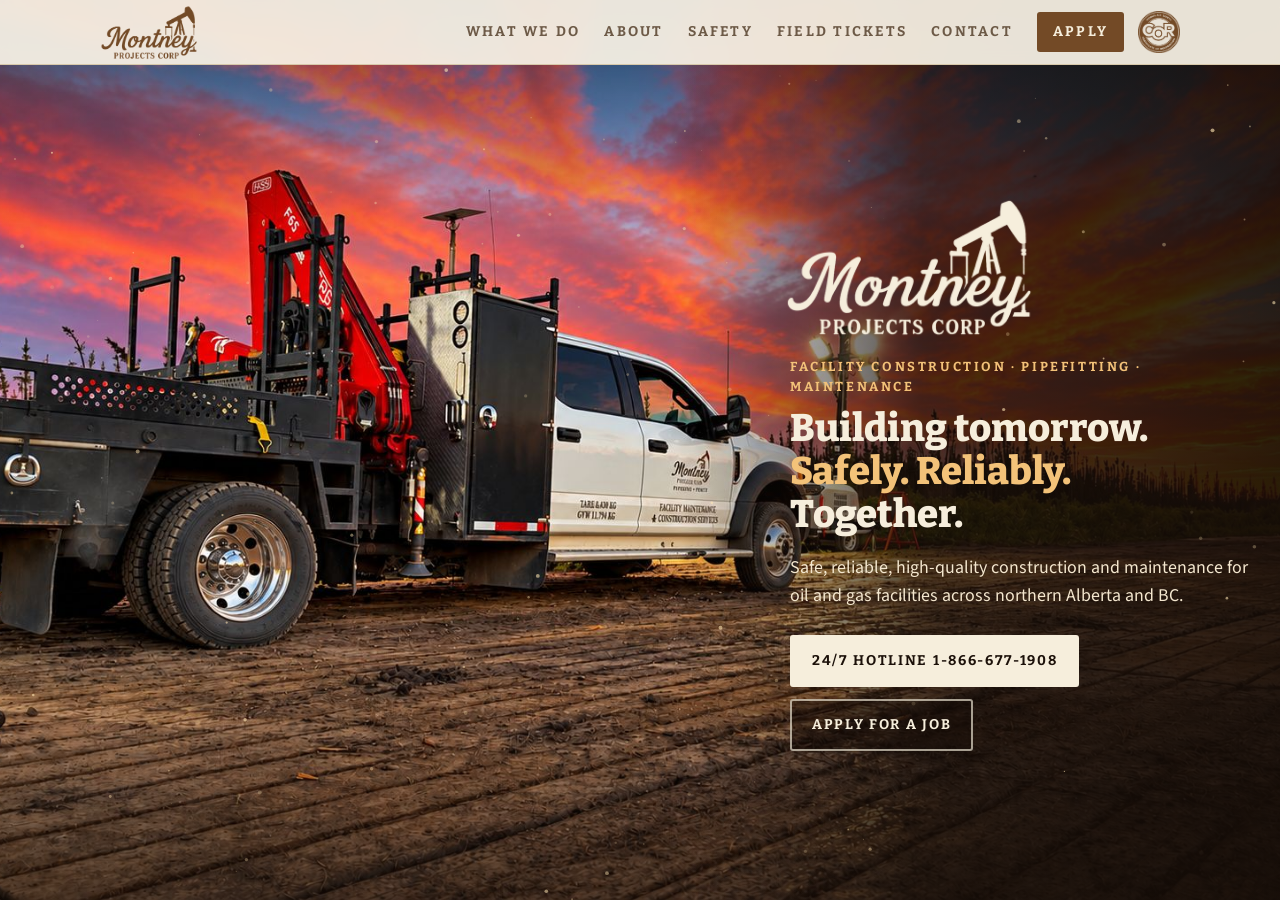
==== index.html @ 177e1252 "Rename index (14).html to index.html" ====
<!DOCTYPE html>
<html lang="en">
<head>
<meta charset="utf-8">
<meta name="viewport" content="width=device-width, initial-scale=1">
<meta name="theme-color" content="#1c110a">
<title>Montney Projects Corp | Facility Construction, Pipefitting, Maintenance</title>
<meta name="description" content="Montney Projects Corp: facility construction, pipefitting, maintenance and picker services for oil and gas sites across northern Alberta and BC.">
<link rel="stylesheet" href="https://fonts.googleapis.com/css2?family=Bitter:wght@600;700;800&family=Source+Sans+3:wght@400;600&display=swap">
<style>
  /* Layout: full-screen sunset photo of a Montney picker truck with the copy over the open sky, then bands on logo-cream paper: work, mission, equipment (dark), safety, careers, contact. */
  :root {
    --paper:#f9f3e6; --paper2:#f1e8d3; --rule:#d8c9aa;
    --brown:#734a26; --espresso:#1c110a; --ink:#2b1c10; --soft:#6d5a47; --rust:#b4601c; --cream:#f6eedc; --ok:#2f7a4a;
    --display:Bitter, Rockwell, "Roboto Slab", Georgia, serif;
    --body:"Source Sans 3", -apple-system, "Segoe UI", Roboto, Helvetica, Arial, sans-serif;
    --photo:url("[data-uri]");
    --cor:url("[data-uri]");
    --logo:url("[data-uri]");
  }
  * { box-sizing:border-box; }
  [hidden] { display:none !important; }
  html { height:100%; }
  body { margin:0; min-height:100%; display:flex; flex-direction:column; background:var(--paper); color:var(--ink); font:17px/1.55 var(--body); }
  main { flex:1; display:flex; flex-direction:column; }
  .view { flex:1; }
  body.home footer { display:none; }
  @media (min-width:901px) and (min-height:640px) { body.home { overflow:hidden; } }
  a { color:inherit; }
  .wrap { width:100%; max-width:1120px; margin:0 auto; padding-inline:20px; }
  .logo { display:block; aspect-ratio:520/294; background:currentColor; -webkit-mask:var(--logo) center/contain no-repeat; mask:var(--logo) center/contain no-repeat; }

  .nav { position:fixed; top:0; left:0; right:0; z-index:20; background:rgba(249,243,230,.93); backdrop-filter:blur(8px); border-bottom:1px solid var(--rule); }
  .nav .wrap { display:flex; align-items:center; justify-content:space-between; gap:16px; height:64px; }
  .nav .brand { color:var(--brown); width:98px; flex:none; text-decoration:none; }
  .nav nav { display:flex; gap:24px; align-items:center; }
  .nav nav a { font-family:var(--display); font-weight:700; font-size:14px; letter-spacing:.16em; text-transform:uppercase; text-decoration:none; color:var(--soft); }
  .nav nav a:hover { color:var(--brown); }
  .nav nav a.cta { color:var(--cream); background:var(--brown); padding:9px 16px; border-radius:3px; }
  .nav nav a[aria-current=page]:not(.cta) { color:var(--brown); box-shadow:0 2px 0 var(--rust); }
  .menu { display:none; font-family:var(--display); font-weight:700; font-size:14px; letter-spacing:.16em; text-transform:uppercase; color:var(--cream); background:var(--brown); border:0; border-radius:3px; padding:10px 16px; cursor:pointer; }
  @media (max-width:900px) {
    .menu { display:inline-block; }
    .nav nav { display:none; position:absolute; top:64px; left:0; right:0; flex-direction:column; align-items:stretch; gap:0; background:var(--paper); border-bottom:1px solid var(--rule); box-shadow:0 14px 30px rgba(28,17,10,.25); }
    .nav.open nav { display:flex; }
    .nav nav a, .nav nav a.cta { padding:16px 20px; border-top:1px solid var(--rule); border-radius:0; font-size:15px; background:none; color:var(--brown); box-shadow:none; }
  }

  .hero { position:relative; min-height:100vh; min-height:100dvh; display:flex; align-items:center; overflow:hidden; padding-top:64px; color:var(--cream); background:#140c07; }
  .hero .photo { position:absolute; inset:0; background:var(--photo) 30% 58%/cover no-repeat; transform-origin:30% 62%; animation:push 32s ease-in-out infinite alternate; }
  @keyframes push { from { transform:scale(1); } to { transform:scale(1.13); } }
  .hero .shade { position:absolute; inset:0; background:linear-gradient(270deg, rgba(20,12,7,.9) 0%, rgba(20,12,7,.74) 28%, rgba(20,12,7,0) 47%), linear-gradient(180deg, rgba(20,12,7,.5) 0%, rgba(20,12,7,0) 26%, rgba(20,12,7,0) 72%, rgba(20,12,7,.6) 100%); }
  .hero canvas { position:absolute; inset:0; width:100%; height:100%; }
  .hero .copy { position:relative; z-index:2; width:100%; padding-block:40px 56px; }
  .hero .copy .wrap { display:grid; grid-template-columns:minmax(0, 1fr) minmax(0, 470px); max-width:1440px; }
  .hero .copy .col { grid-column:2; }
  .hero .logo { width:min(70%, 250px); color:var(--cream); margin:0 0 18px -6px; opacity:0; animation:fade 1.4s .2s forwards; }
  .eyebrow { font-family:var(--display); font-weight:700; letter-spacing:.2em; text-transform:uppercase; font-size:13px; color:#f3c279; margin:0 0 12px; opacity:0; animation:fade 1s .5s forwards; }
  h1 { font-family:var(--display); font-weight:800; line-height:1.04; font-size:clamp(30px, 3vw, 40px); margin:0; }
  h1 span { display:block; overflow:hidden; padding-bottom:.08em; }
  h1 span i { display:block; font-style:normal; transform:translateY(112%); animation:rise 1s cubic-bezier(.2,.8,.2,1) forwards; }
  h1 span:nth-child(1) i { animation-delay:.6s; } h1 span:nth-child(2) i { animation-delay:.75s; color:#f3c279; } h1 span:nth-child(3) i { animation-delay:.9s; }
  @keyframes rise { to { transform:none; } }
  .lede { max-width:30em; font-size:clamp(16px, 1.4vw, 18px); color:#f4e7cf; margin:16px 0 26px; opacity:0; animation:fade 1s 1.3s forwards; }
  .actions { display:flex; flex-wrap:wrap; gap:12px; opacity:0; animation:fade 1s 1.5s forwards; }
  @keyframes fade { to { opacity:1; } }
  .btn { display:inline-flex; align-items:center; gap:10px; font-family:var(--display); font-weight:700; font-size:14px; letter-spacing:.12em; text-transform:uppercase; text-decoration:none; padding:13px 20px; border-radius:3px; border:2px solid var(--brown); background:var(--brown); color:var(--cream); cursor:pointer; }
  .hero .btn { background:var(--cream); border-color:var(--cream); color:var(--espresso); }
  .hero .btn.line { background:rgba(20,12,7,.45); color:var(--cream); border-color:rgba(246,238,220,.65); }
  .btn:focus-visible, a:focus-visible, input:focus-visible { outline:3px solid var(--rust); outline-offset:3px; }
  .hub { display:none; }
  @media (min-width:901px) and (max-height:800px) { .hero .copy { padding-block:20px 24px; } .hero .logo { width:210px; margin-bottom:12px; } .lede { margin:12px 0 18px; } }
  @media (min-width:901px) and (max-height:700px) { .lede { display:none; } .actions { margin-top:20px; } }
  @media (max-width:900px) {
    .hero { align-items:flex-end; }
    .hero .photo { background-position:35% 50%; transform-origin:40% 45%; }
    .hero .shade { background:linear-gradient(180deg, rgba(20,12,7,.25) 0%, rgba(20,12,7,0) 18%, rgba(20,12,7,0) 46%, rgba(20,12,7,.78) 64%, rgba(20,12,7,.93) 100%); }
    .hero .copy { padding-block:0 26px; } .hero .copy .wrap { grid-template-columns:1fr; } .hero .copy .col { grid-column:1; }
    .hero .logo { display:none; }
    .eyebrow { display:none; }
    .hero h1 { font-size:28px; text-shadow:0 2px 12px rgba(20,12,7,.9); }
    .lede { font-size:15px; margin:8px 0 14px; }
    .hero .btn { padding:12px 14px; font-size:12.5px; }
    .actions { gap:8px; }
  }

  section.band { padding-block:calc(64px + clamp(34px, 6vh, 70px)) clamp(40px, 6vh, 70px); }
  section.band.alt { background:var(--paper2); }
  section.band.dark { background:var(--espresso); color:var(--cream); border-top:0; }
  .dark h2 { color:var(--cream); } .dark .kicker { color:#f3c279; } .dark .intro { color:#e6d6ba; }
  .stats { display:grid; grid-template-columns:repeat(auto-fit, minmax(280px, 1fr)); gap:1px; background:#3d2a1b; border:1px solid #3d2a1b; }
  .stats div { background:var(--espresso); padding:26px 24px 28px; min-width:0; }
  .stats b { display:block; font-family:var(--display); font-weight:700; font-size:clamp(34px, 3.6vw, 46px); line-height:1; color:#f3c279; font-variant-numeric:tabular-nums; }
  .stats b.word { font-size:clamp(24px, 2.4vw, 30px); padding-block:.3em .22em; }
  .stats h3 { font-family:var(--display); font-weight:700; font-size:18px; margin:10px 0 6px; color:var(--cream); }
  .stats p { margin:0; color:#d9c8ab; font-size:15.5px; }
  .mission { font-family:var(--display); font-weight:600; font-size:clamp(18px, 1.7vw, 21px); line-height:1.5; color:var(--brown); max-width:32em; margin:0 0 40px; }
  .values { list-style:none; margin:0; padding:22px 0 0; border-top:2px solid var(--brown); display:grid; grid-template-columns:repeat(auto-fit, minmax(170px, 1fr)); gap:18px 24px; counter-reset:v; }
  .values li { font-family:var(--display); font-weight:700; font-size:16.5px; color:var(--ink); }
  .values li::before { content:""; display:block; width:26px; height:4px; background:var(--rust); margin-bottom:10px; }
  .corseal { display:block; aspect-ratio:195/195; background:currentColor; -webkit-mask:var(--cor) center/contain no-repeat; mask:var(--cor) center/contain no-repeat; }
  .cornav { width:42px; flex:none; color:var(--brown); margin-left:-2px; }
  .corfoot { width:50px; color:#cbb99c; margin-left:auto; }
  .nav .wrap > nav { margin-left:auto; }
  @media (max-width:900px) { .nav .brand { margin-right:auto; } .cornav { order:2; width:38px; } .menu { order:3; } }
  .elements { margin:0; padding:18px 0 0; border-top:2px solid var(--brown); list-style:none; counter-reset:el; columns:2; column-gap:30px; }
  .elements li { counter-increment:el; break-inside:avoid; padding:5px 0 5px 34px; position:relative; font-weight:600; }
  .elements li::before { content:counter(el); position:absolute; left:0; top:5px; width:24px; text-align:right; font-family:var(--display); font-weight:700; color:var(--rust); font-variant-numeric:tabular-nums; }
  @media (max-width:560px) { .elements { columns:1; } }
  .ask { background:#fffaf0; border:1px solid var(--rule); border-top:5px solid var(--brown); padding:22px 22px 24px; margin:0 0 26px; }
  .ask h3 { font-family:var(--display); font-weight:700; font-size:20px; color:var(--brown); margin:0 0 6px; }
  .ask p { margin:0 0 16px; }
  .askbtns { display:flex; flex-wrap:wrap; gap:10px; }
  .btn.ghost { background:transparent; color:var(--brown); }
  .crewh { font-family:var(--display); font-weight:700; letter-spacing:.22em; text-transform:uppercase; font-size:13px; color:var(--soft); margin:0 0 10px; }
  .cor { display:inline-flex; align-items:center; gap:12px; margin:0 0 20px; padding:10px 16px 10px 10px; border:1px solid var(--rule); background:var(--paper); border-radius:40px; font-family:var(--display); font-weight:700; color:var(--brown); }
  .cor .corseal { width:42px; color:var(--brown); }
  .kicker { font-family:var(--display); font-weight:700; letter-spacing:.26em; text-transform:uppercase; color:var(--rust); font-size:14px; margin:0 0 10px; }
  h2 { font-family:var(--display); font-weight:700; line-height:1.15; font-size:clamp(25px, 2.6vw, 34px); color:var(--brown); margin:0 0 14px; text-wrap:balance; }
  .intro { max-width:40em; color:var(--ink); margin:0 0 30px; }
  .grid3 { display:grid; grid-template-columns:repeat(auto-fit, minmax(220px, 1fr)); border-top:2px solid var(--brown); }
  .grid3 article { padding:26px 26px 6px 0; min-width:0; }
  .grid3 h3 { font-family:var(--display); font-weight:700; font-size:20px; color:var(--brown); margin:14px 0 6px; }
  .grid3 p { margin:0; color:var(--ink); }
  .grid3 svg { width:40px; height:40px; stroke:var(--rust); fill:none; stroke-width:2.2; stroke-linecap:round; stroke-linejoin:round; }
  .region { display:flex; flex-wrap:wrap; gap:8px 22px; margin:36px 0 0; padding:18px 0 0; list-style:none; border-top:1px solid var(--rule); }
  .region li { font-family:var(--display); font-weight:700; letter-spacing:.18em; text-transform:uppercase; font-size:13px; color:var(--soft); }

  .split { display:grid; grid-template-columns:minmax(0, 1.05fr) minmax(0, 1fr); gap:clamp(28px, 5vw, 64px); align-items:start; }
  @media (max-width:860px) { .split { grid-template-columns:1fr; } }
  .forms { display:flex; flex-direction:column; gap:10px; }
  .forms a { display:flex; align-items:center; justify-content:space-between; gap:14px; text-decoration:none; background:var(--paper); border:1px solid var(--rule); border-left:5px solid var(--brown); padding:16px 18px; }
  .forms a[href]:hover { border-left-color:var(--rust); background:#fffaf0; }
  .forms b { font-family:var(--display); font-weight:700; font-size:18px; color:var(--brown); display:block; line-height:1.2; }
  .forms small { color:var(--soft); font-size:15px; }
  .forms i { font-style:normal; color:var(--rust); font-size:24px; }
  .checks { list-style:none; margin:0; padding:0; display:flex; flex-direction:column; gap:10px; }
  .checks li { padding-left:28px; position:relative; }
  .checks li::before { content:""; position:absolute; left:0; top:.48em; width:14px; height:8px; border-left:3px solid var(--rust); border-bottom:3px solid var(--rust); transform:rotate(-45deg); }

  form.apply { background:#fffaf0; border:1px solid var(--rule); border-top:5px solid var(--brown); padding:clamp(20px, 3vw, 32px); display:flex; flex-direction:column; gap:16px; }
  label { display:flex; flex-direction:column; gap:6px; font-family:var(--display); font-weight:700; letter-spacing:.14em; text-transform:uppercase; font-size:13px; color:var(--soft); }
  label em { font-style:normal; font-family:var(--body); letter-spacing:0; text-transform:none; font-weight:400; font-size:15px; }
  input[type=text], input[type=tel], input[type=email] { font:400 17px var(--body); letter-spacing:0; text-transform:none; color:var(--ink); background:#fff; border:1px solid #bfae8c; border-radius:3px; padding:13px 14px; width:100%; }
  textarea { font:400 17px/1.45 var(--body); letter-spacing:0; text-transform:none; color:var(--ink); background:#fff; border:1px solid #bfae8c; border-radius:3px; padding:13px 14px; width:100%; resize:vertical; min-height:130px; }
  textarea:focus-visible { outline:3px solid var(--rust); outline-offset:3px; }
  select, input[type=date], input[type=number] { font:400 17px var(--body); letter-spacing:0; text-transform:none; color:var(--ink); background:#fff; border:1px solid #bfae8c; border-radius:3px; padding:12px 14px; width:100%; min-height:48px; }
  select:focus-visible, input[type=date]:focus-visible, input[type=number]:focus-visible { outline:3px solid var(--rust); outline-offset:3px; }
  .note.bad { color:#a3261c; font-weight:600; }
  input[type=file] { font:400 16px var(--body); letter-spacing:0; text-transform:none; color:var(--soft); background:#fff; border:1px dashed #a9946e; border-radius:3px; padding:14px; width:100%; }
  input[type=file]::file-selector-button { font:600 15px var(--body); margin-right:12px; padding:8px 12px; border-radius:3px; border:0; background:var(--paper2); color:var(--ink); cursor:pointer; }
  .tix { border:0; margin:0; padding:0; display:grid; grid-template-columns:1fr 1fr; gap:10px; min-width:0; }
  .tix legend { padding:0; margin-bottom:8px; font-family:var(--display); font-weight:700; letter-spacing:.14em; text-transform:uppercase; font-size:13px; color:var(--soft); }
  .tix label { flex-direction:row; align-items:center; gap:12px; font:600 16.5px var(--body); letter-spacing:0; text-transform:none; color:var(--ink); background:#fff; border:1px solid #bfae8c; border-radius:3px; padding:12px 14px; cursor:pointer; }
  .tix input { width:22px; height:22px; flex:none; accent-color:var(--brown); }
  .tix label:has(input:checked) { border-color:var(--brown); background:#f6ecd8; }
  @media (max-width:420px) { .tix { grid-template-columns:1fr; } }
  .two { display:grid; grid-template-columns:1fr 1fr; gap:16px; }
  @media (max-width:560px) { .two { grid-template-columns:1fr; } }
  .note { font-size:15px; color:var(--soft); margin:0; }
  .sent { border:1px solid var(--ok); border-top-width:5px; background:#f0f6ea; padding:24px; }
  .sent b { font-family:var(--display); font-size:22px; color:var(--ok); display:block; margin-bottom:4px; }

  .contact { display:grid; grid-template-columns:repeat(2, minmax(0, 1fr)); gap:30px 26px; margin-top:26px; }
  @media (max-width:640px) { .contact { grid-template-columns:1fr; } }
  .contact a[href^=tel] { white-space:nowrap; }
  .contact a.mail { font-size:19px; }
  .contact h3 { font-family:var(--display); font-weight:700; letter-spacing:.22em; text-transform:uppercase; font-size:13px; color:var(--soft); margin:0 0 6px; }
  .contact a { font-family:var(--display); font-weight:700; font-size:19px; line-height:1.3; color:var(--brown); text-decoration:none; display:block; overflow-wrap:anywhere; }
  .contact a:hover { color:var(--rust); }
  .contact .big a { font-size:24px; }
  .contact small { display:block; font:400 15px/1.4 var(--body); color:var(--soft); margin-top:4px; }
  footer { background:var(--espresso); color:#cbb99c; padding:44px 0 40px; font-size:15px; }
  footer .wrap { display:flex; flex-wrap:wrap; align-items:center; justify-content:space-between; gap:20px; }
  footer .logo { width:170px; color:var(--cream); }

  .reveal { opacity:0; transform:translateY(26px); transition:opacity .8s ease, transform .8s cubic-bezier(.2,.8,.2,1); }
  .reveal.in { opacity:1; transform:none; }
  @media (prefers-reduced-motion: reduce) {
    html { scroll-behavior:auto; }
    *, *::before, *::after { animation-duration:.01s !important; animation-delay:0s !important; animation-iteration-count:1 !important; transition:none !important; }
    .reveal { opacity:1; transform:none; }
  }
</style>
</head>
<body>

<header class="nav"><div class="wrap">
  <a class="brand" href="#home" aria-label="Montney Projects Corp home"><span class="logo"></span></a>
  <button class="menu" id="menu" type="button" aria-expanded="false" aria-controls="navlinks">Menu</button>
  <nav id="navlinks">
    <a href="#work">What we do</a>
    <a href="#about">About</a>
    <a href="#safety">Safety</a>
    <a href="#tickets">Field tickets</a>
    <a href="#contact">Contact</a>
    <a class="cta" href="#careers">Apply</a>
  </nav>
  <div class="cornav" role="img" aria-label="COR certified: Certificate of Recognition, workplace safety"><span class="corseal"></span></div>
</div></header>

<main>
<div class="hero view" id="home">
  <div class="photo" role="img" aria-label="A Montney Projects picker truck on site at sunset"></div>
  <div class="shade" aria-hidden="true"></div>
  <canvas id="dust" aria-hidden="true"></canvas>
  <div class="copy"><div class="wrap"><div class="col">
    <div class="logo" role="img" aria-label="Montney Projects Corp"></div>
    <p class="eyebrow">Facility construction &middot; Pipefitting &middot; Maintenance</p>
    <h1><span><i>Building tomorrow.</i></span><span><i>Safely. Reliably.</i></span><span><i>Together.</i></span></h1>
    <p class="lede">Safe, reliable, high-quality construction and maintenance for oil and gas facilities across northern Alberta and BC.</p>
    <div class="actions">
      <a class="btn" href="tel:+18666771908">24/7 hotline 1-866-677-1908</a>
      <a class="btn line" href="#careers">Apply for a job</a>
    </div>
    <div class="hub">
      <a href="#work">What we do</a><a href="#about">About</a><a href="#safety">Safety</a>
      <a href="#careers">Careers</a><a href="#contact">Contact</a>
    </div>
  </div></div></div>
</div>

<section class="band view" id="work" hidden><div class="wrap">
  <p class="kicker reveal">What we do</p>
  <h2 class="reveal">Facility construction, pipefitting and maintenance</h2>
  <p class="intro reveal">We deploy experienced crews and well-equipped units to deliver safe, efficient, high-quality results on every project.</p>
  <div class="grid3 reveal">
    <article>
      <svg viewBox="0 0 48 48"><path d="M6 40h36M10 40V22l14-10 14 10v18M20 40V28h8v12M24 12V6M30 9h-6"/></svg>
      <h3>Facility construction</h3>
      <p>Construction services for oil and gas facilities, built to exceed client expectations.</p>
    </article>
    <article>
      <svg viewBox="0 0 48 48"><path d="M6 30h14v-8h8v8h14M6 30v8M42 30v8M20 22v-8h8v8M14 30v8M34 30v8M24 14V6"/></svg>
      <h3>Pipefitting</h3>
      <p>Nine dedicated fitting crews, available for projects of all sizes.</p>
    </article>
    <article>
      <svg viewBox="0 0 48 48"><path d="M30 8a9 9 0 0 0-8 12L8 34l6 6 14-14a9 9 0 0 0 12-8l-6 3-4-4 3-6a9 9 0 0 0-3-3z"/></svg>
      <h3>Maintenance</h3>
      <p>Facility maintenance with a relentless focus on safety, every job, every time.</p>
    </article>
    <article>
      <svg viewBox="0 0 48 48"><path d="M4 34h28v-6H4zM32 34h8a3 3 0 0 0 3-3v-5l-5-7h-6zM10 39a3 3 0 1 0 0.1 0M36 39a3 3 0 1 0 0.1 0M18 28 12 10 30 6M12 10v9"/></svg>
      <h3>Picker services</h3>
      <p>Full size knuckle pickers to handle heavy lifts and complex installations.</p>
    </article>
  </div>
</div></section>

<section class="band view" id="about" hidden><div class="wrap">
  <p class="kicker reveal">About us</p>
  <h2 class="reveal">Our mission</h2>
  <p class="mission reveal">To deliver safe, reliable, and high-quality construction and maintenance solutions that exceed client expectations. We are committed to building lasting partnerships through integrity, efficiency, and a relentless focus on safety, every job, every time.</p>
  <ul class="values reveal"><li>Safety first</li><li>Quality workmanship</li><li>Integrity and reliability</li><li>Teamwork</li><li>Continuous improvement</li></ul>
</div></section>

<section class="band view" id="safety" hidden><div class="wrap split">
  <div>
    <p class="kicker reveal">Safety</p>
    <h2 class="reveal">Our health and safety program</h2>
    <p class="intro reveal">Every job runs under our Health and Safety Manual. It covers 13 program elements, with more than 50 safe work practices and 27 safe job procedures written for the work we do.</p>
    <ol class="elements reveal">
      <li>Leadership and commitment</li>
      <li>Hazard assessment and control</li>
      <li>Safe work practices</li>
      <li>Safe job procedures</li>
      <li>Rules, policies and programs</li>
      <li>Qualifications, orientation and training</li>
      <li>Preventative maintenance and inspections</li>
      <li>Personal protective equipment</li>
      <li>Emergency preparedness</li>
      <li>Incident reporting and investigation</li>
      <li>Company communications and statistics</li>
      <li>Other affected parties</li>
      <li>Legislation</li>
    </ol>
  </div>
  <div class="reveal">
    <p class="cor"><span class="corseal"></span>COR certified</p>
    <div class="ask">
      <h3>Health and Safety Manual</h3>
      <p>See the cover and full table of contents. We send the complete manual to clients on request.</p>
      <div class="askbtns">
        <a class="btn" href="Montney-Safety-Manual-Contents.pdf" target="_blank" rel="noopener">View manual contents (PDF)</a>
        <a class="btn ghost" href="#contact">Request the full manual</a>
      </div>
    </div>
    <h3 class="crewh">Crew forms</h3>
    <div class="forms" id="safetyLinks"></div>
  </div>
</div></section>

<section class="band view" id="careers" hidden><div class="wrap split">
  <div>
    <p class="kicker reveal">Careers</p>
    <h2 class="reveal">Work with Montney</h2>
    <p class="intro reveal">We hire pipefitters and helpers. Send your details and your resume, and tell us which tickets you hold.</p>
    <ul class="checks reveal">
      <li>Resume in PDF, Word or a clear photo</li>
      <li>Check off H2S, First Aid, CSO and driver's licence if you have them</li>
      <li>A phone number we can reach you on</li>
    </ul>
  </div>
  <div class="reveal">
    <div class="sent" id="sent" hidden><b>Application sent</b>Thanks. We have your details and will call you if there's a fit.</div>
    <form class="apply" id="apply" method="POST" enctype="multipart/form-data">
      <input type="hidden" name="_subject" value="Job application – Montney Projects">
      <input type="hidden" name="_template" value="table">
      <input type="hidden" name="_captcha" value="false">
      <input type="hidden" name="_next" id="next" value="">
      <input type="text" name="_honey" tabindex="-1" autocomplete="off" hidden>
      <label>Full name<input type="text" name="Name" id="f-name" autocomplete="name" required></label>
      <div class="two">
        <label>Email<input type="email" name="email" id="f-email" autocomplete="email" required></label>
        <label>Phone number<input type="tel" name="Phone" id="f-phone" autocomplete="tel" required></label>
      </div>
      <label>Upload resume<input type="file" name="attachment" id="f-resume" accept=".pdf,.doc,.docx,image/*" required></label>
      <fieldset class="tix">
        <legend>Check what you have</legend>
        <label><input type="checkbox" id="t-h2s" data-field="H2S"><span>H2S</span></label>
        <label><input type="checkbox" id="t-fa" data-field="First Aid"><span>First Aid</span></label>
        <label><input type="checkbox" id="t-cso" data-field="CSO"><span>CSO</span></label>
        <label><input type="checkbox" id="t-dl" data-field="Drivers licence"><span>Driver's licence</span></label>
      </fieldset>
      <input type="hidden" name="H2S" value="No"><input type="hidden" name="First Aid" value="No"><input type="hidden" name="CSO" value="No"><input type="hidden" name="Drivers licence" value="No">
      <button class="btn" type="submit">Send application</button>
      <p class="note">Your details go only to Montney Projects Corp.</p>
    </form>
  </div>
</div></section>

<section class="band view" id="tickets" hidden><div class="wrap split">
  <div>
    <h2 class="reveal">Field tickets</h2>
    <p class="intro reveal tkInfo" hidden>Fill this out at the end of every day. It is your time sheet for payroll, and it is what we invoice the client from.</p>
    <ul class="checks reveal tkInfo" hidden>
      <li>One ticket per job, per day</li>
      <li>Put in the fitter and the helper, or "No helper"</li>
      <li>Say what was done in the work scope</li>
    </ul>
  </div>
  <div class="reveal">
    <div class="ask" id="tkOff" hidden><h3>Not switched on yet</h3><p style="margin:0">Field tickets on the website are being set up. Use the sheet for now.</p></div>
    <form class="apply" id="tkGate" hidden>
      <label>Crew code<input type="text" id="tk-code" inputmode="numeric" autocomplete="off" required></label>
      <button class="btn" type="submit">Open field tickets</button>
      <p class="note" id="tkGateMsg" aria-live="polite"></p>
    </form>
    <form class="apply" id="tkForm" autocomplete="off" hidden>
      <label>Truck #<select id="tk-truck" required>
        <option value="">Pick a truck</option><option>001</option><option>002</option><option>003</option><option>004</option><option>005</option><option>006</option><option>009</option><option>Skid steer</option>
      </select></label>
      <label>Date<input type="date" id="tk-date" required></label>
      <div class="two">
        <label>Billable hours<input type="number" id="tk-hours" min="0" max="24" step="0.5" inputmode="decimal" placeholder="Client work"></label>
        <label>Shop hours<input type="number" id="tk-shop" min="0" max="24" step="0.5" inputmode="decimal" placeholder="Not billed"></label>
      </div>
      <label>Client<select id="tk-client"><option value="">Pick client</option><option>Mastec-Purnell</option><option>Sundown Oilfield Services</option><option>Inked Energy Services</option><option>Sureline Projects</option><option>Weaver Group</option><option>Excel Projects</option><option>Fit N It Oilfield</option><option>Shop</option></select></label>
      <div class="two">
        <label>Job #<input type="text" id="tk-job" autocomplete="off"></label>
        <label>Supervisor<input type="text" id="tk-supervisor" autocomplete="off"></label>
      </div>
      <label>Location<input type="text" id="tk-location" autocomplete="off" placeholder="LSD or site"></label>
      <div class="two">
        <label>Fitter<input type="text" id="tk-fitter" list="crewNames" autocomplete="off" placeholder="Fitter's name" required></label>
        <label>Helper<input type="text" id="tk-helper" list="helperNames" autocomplete="off" placeholder="Name, or No helper" required></label>
      </div>
      <datalist id="crewNames"><option value="Mason"></option><option value="Josh"></option><option value="Mike"></option><option value="Karma"></option><option value="Aydan"></option><option value="Nathan"></option></datalist>
      <datalist id="helperNames"><option value="No helper"></option><option value="Mason"></option><option value="Josh"></option><option value="Mike"></option><option value="Karma"></option><option value="Aydan"></option><option value="Nathan"></option></datalist>
      <fieldset class="tix">
        <legend>Tick if it applies</legend>
        <label><input type="checkbox" id="tk-sub"><span>SUB / LOA</span></label>
      </fieldset>
      <label>Work scope<textarea id="tk-scope" rows="4" required></textarea></label>
      <button class="btn" type="submit" id="tkSend">Submit field ticket</button>
      <p class="note" id="tkMsg" aria-live="polite"></p>
    </form>
    <div class="sent" id="tkDone" hidden><b>Ticket saved</b><span id="tkDoneMsg">It's on the sheet.</span><div style="margin-top:16px"><button class="btn" type="button" id="tkAgain">Add another ticket</button></div></div>
  </div>
</div></section>

<section class="band view" id="contact" hidden><div class="wrap split">
  <div>
    <h2 class="reveal">Contact</h2>
    <p class="intro reveal" style="margin-bottom:0">For dispatch, safety, or general inquiries.</p>
    <div class="contact reveal">
      <div class="big"><h3>24/7 hotline</h3><a href="tel:+18666771908">1-866-677-1908</a><small>Dispatch, any hour</small></div>
      <div class="big"><h3>Office</h3><a href="tel:+17808977356">780-897-7356</a><small>Grande Prairie division</small></div>
      <div style="grid-column:1/-1"><h3>Email</h3><a class="mail" href="mailto:general@montneyprojects.com">general@montneyprojects.com</a></div>
      <div style="grid-column:1/-1"><h3>Address</h3><a href="https://www.google.com/maps/search/?api=1&query=101-10601+82+Ave+Clairmont+AB" target="_blank" rel="noopener">101-10601 82 Ave<br>Clairmont, AB</a></div>
    </div>
  </div>
  <div class="reveal">
    <div class="sent" id="msgSent" hidden><b>Message sent</b>Thanks. We'll get back to you shortly.</div>
    <form class="apply" id="msgForm" method="POST">
      <input type="hidden" name="_subject" value="Website message – Montney Projects">
      <input type="hidden" name="_template" value="table">
      <input type="hidden" name="_captcha" value="false">
      <input type="hidden" name="_next" id="msgNext" value="">
      <input type="text" name="_honey" tabindex="-1" autocomplete="off" hidden>
      <label>Name<input type="text" name="Name" id="c-name" autocomplete="name" required></label>
      <div class="two">
        <label>Email<input type="email" name="email" id="c-email" autocomplete="email" required></label>
        <label>Phone number<input type="tel" name="Phone" id="c-phone" autocomplete="tel" required></label>
      </div>
      <label>Message<textarea name="Message" id="c-msg" rows="5" required></textarea></label>
      <button class="btn" type="submit">Send message</button>
    </form>
  </div>
</div></section>
</main>


<footer><div class="wrap"><div class="logo" role="img" aria-label="Montney Projects Corp"></div><div class="corfoot" role="img" aria-label="COR certified"><span class="corseal"></span></div><div>&copy; <span id="yr">2026</span> Montney Projects Corp. Clairmont, Alberta.</div></div></footer>

<script>
// ---- Settings: change these, nothing else ----
var APPLY_TO = "general@montneyprojects.com";   // inbox job applications and contact messages go to
var TICKETS_URL = "https://script.google.com/macros/s/AKfycbznqXX6MkxGNm8hfhau6KIHJDErE9C9ih_mD_n5FeL3r7AAcC5SfjtePYiV9_Vo1-xaRw/exec";             // the web address Google gives you when you deploy the sheet script
var SAFETY_LINKS = [                              // paste the real link for each
  { name:"FLHA", note:"Field Level Hazard Assessment", url:"https://montneyprojects.github.io/MontneyFLHA2026/" },
  { name:"Pre-trip inspection", note:"Daily truck inspection", url:"https://montneyprojects.github.io/MontneyPreTRIP/" },
  { name:"Toolbox meeting", note:"Crew safety meeting record", url:"https://montneyprojects.github.io/MontneyToolBOX/" }
];
// ----------------------------------------------
document.getElementById("yr").textContent = new Date().getFullYear();
(function () {
  var box = document.getElementById("safetyLinks");
  SAFETY_LINKS.forEach(function (l) {
    var a = document.createElement("a");
    if (l.url) { a.href = l.url; a.target = "_blank"; a.rel = "noopener"; } else { a.setAttribute("aria-disabled", "true"); a.style.opacity = ".6"; }
    var s = document.createElement("span"), b = document.createElement("b"), sm = document.createElement("small"), i = document.createElement("i");
    b.textContent = l.name; sm.textContent = l.url ? l.note : l.note + " (link coming)"; i.textContent = "→";
    s.appendChild(b); s.appendChild(sm); a.appendChild(s); a.appendChild(i); box.appendChild(a);
  });
})();
(function () {
  var f = document.getElementById("apply");
  f.action = "https://formsubmit.co/" + APPLY_TO;
  document.getElementById("next").value = location.origin + location.pathname + "?applied=1#careers";
  if (/[?&]applied=1/.test(location.search)) { f.hidden = true; document.getElementById("sent").hidden = false; }
  var m = document.getElementById("msgForm");
  m.action = "https://formsubmit.co/" + APPLY_TO;
  document.getElementById("msgNext").value = location.origin + location.pathname + "?sent=1#contact";
  if (/[?&]sent=1/.test(location.search)) { m.hidden = true; document.getElementById("msgSent").hidden = false; }
  m.addEventListener("submit", function () { m.querySelector("button").textContent = "Sending..."; });
  f.addEventListener("submit", function () {
    [].forEach.call(f.querySelectorAll(".tix input"), function (c) { f.querySelector('input[type=hidden][name="' + c.dataset.field + '"]').value = c.checked ? "Yes" : "No"; });
    f.querySelector("button").textContent = "Sending...";
  });
})();
// field tickets: website form -> Google Sheet
(function () {
  var $ = function (id) { return document.getElementById(id); }, KEY = "mpTickets", keep = [];
  var gate = $("tkGate"), form = $("tkForm"), done = $("tkDone"), code = "";
  function load() { try { return JSON.parse(localStorage.getItem(KEY) || "{}"); } catch (e) { return {}; } }
  function save(o) { try { var s = load(); for (var k in o) s[k] = o[k]; localStorage.setItem(KEY, JSON.stringify(s)); } catch (e) {} }
  function today() { var d = new Date(); return d.getFullYear() + "-" + ("0" + (d.getMonth() + 1)).slice(-2) + "-" + ("0" + d.getDate()).slice(-2); }
  function msg(el, t, bad) { el.textContent = t; el.className = "note" + (bad ? " bad" : ""); }
  function showForm() {
    var s = load();
    keep.forEach(function (k) { if (s[k]) $("tk-" + k).value = s[k]; });
    $("tk-date").value = "";
    gate.hidden = true; done.hidden = true; form.hidden = false;
    Array.prototype.forEach.call(document.querySelectorAll(".tkInfo"), function (el) { el.hidden = false; });
  }
  function open(c, quiet) {
    return fetch(TICKETS_URL + "?pin=" + encodeURIComponent(c)).then(function (r) { return r.json(); }).then(function (j) {
      if (!j.ok) { save({ code: "" }); gate.hidden = false; form.hidden = true; if (!quiet) msg($("tkGateMsg"), "That code isn't right. Check with the office.", true); return; }
      code = c; $("tk-code").value = ""; showForm();
    }).catch(function () { gate.hidden = false; if (!quiet) msg($("tkGateMsg"), "Couldn't reach the sheet. Check your signal and try again.", true); });
  }
  try { localStorage.removeItem(KEY); } catch (e) {}
  if (!TICKETS_URL || TICKETS_URL.indexOf("http") !== 0) { $("tkOff").hidden = false; return; }
  gate.hidden = false;
  save({ code: "" }); $("tk-code").value = "";
  gate.addEventListener("submit", function (e) { e.preventDefault(); msg($("tkGateMsg"), "Checking..."); open($("tk-code").value.trim(), false); });
  form.addEventListener("submit", function (e) {
    e.preventDefault();
    var d = { pin: code, date: $("tk-date").value, hours: $("tk-hours").value, truck: $("tk-truck").value, client: $("tk-client").value.trim(), job: $("tk-job").value.trim(),
      supervisor: $("tk-supervisor").value.trim(), location: $("tk-location").value.trim(), fitter: $("tk-fitter").value.trim(), helper: $("tk-helper").value.trim(), scope: $("tk-scope").value.trim(), shop: $("tk-shop").value, sub: $("tk-sub").checked ? "Yes" : "" };
    if (!(Number(d.hours) > 0) && !(Number(d.shop) > 0)) { msg($("tkMsg"), "Enter billable hours, shop hours, or both."); return; }
    if (Number(d.hours) > 0 && (!d.client || d.client === "Shop")) { msg($("tkMsg"), "Pick the client for the billable hours."); return; }
    if (!(Number(d.hours) > 0)) { d.hours = 0; if (!d.client) d.client = "Shop"; }
    var btn = $("tkSend"); btn.disabled = true; btn.textContent = "Sending..."; msg($("tkMsg"), "");
    var s = {}; keep.forEach(function (k) { s[k] = d[k]; }); save(s);
    fetch(TICKETS_URL, { method: "POST", body: JSON.stringify(d) }).then(function (r) { return r.json(); }).then(function (j) {
      btn.disabled = false; btn.textContent = "Submit field ticket";
      if (j.error === "code") { save({ code: "" }); form.hidden = true; gate.hidden = false; msg($("tkGateMsg"), "The crew code changed. Enter the new one.", true); return; }
      if (!j.saved) { msg($("tkMsg"), "Not saved. Try again.", true); return; }
      $("tkDoneMsg").textContent = j.ok ? d.hours + " hours on " + d.date + " added to the " + (j.tab || d.truck) + " tab." : "Saved, but it couldn't be put on your tab. Tell the office so they can move it.";
      form.hidden = true; done.hidden = false; $("tk-hours").value = ""; $("tk-shop").value = ""; $("tk-sub").checked = false; $("tk-scope").value = ""; done.scrollIntoView({ block: "center" });
    }).catch(function () { btn.disabled = false; btn.textContent = "Submit field ticket"; msg($("tkMsg"), "Not sent. Your ticket is still filled in. Tap submit again when you have signal.", true); });
  });
  $("tkAgain").addEventListener("click", function () { done.hidden = true; form.hidden = false; $("tk-date").value = ""; form.scrollIntoView({ block: "start" }); });
})();
// pages: one view at a time, picked by the link clicked
(function () {
  var views = [].slice.call(document.querySelectorAll(".view")), names = { home:"", work:"What we do", about:"About", safety:"Safety", tickets:"Field tickets", careers:"Careers", contact:"Contact" };
  var navEl = document.querySelector(".nav"), menu = document.getElementById("menu"), calm = matchMedia("(prefers-reduced-motion: reduce)").matches;
  function count(el) {
    var to = +el.dataset.count, t0 = null, dur = 700 + to * 45;
    if (calm) { el.textContent = to; return; }
    function step(t) { if (!t0) t0 = t; var k = Math.min(1, (t - t0) / dur); el.textContent = Math.round(to * (1 - Math.pow(1 - k, 3))); if (k < 1) requestAnimationFrame(step); }
    el.textContent = "0"; requestAnimationFrame(step);
  }
  function show() {
    var id = location.hash.replace("#", ""); if (!names.hasOwnProperty(id)) id = "home";
    views.forEach(function (v) { v.hidden = v.id !== id; });
    document.body.className = id === "home" ? "home" : "";
    document.title = (names[id] ? names[id] + " | " : "") + "Montney Projects Corp";
    [].forEach.call(document.querySelectorAll(".nav nav a"), function (a) { if (a.getAttribute("href") === "#" + id) a.setAttribute("aria-current", "page"); else a.removeAttribute("aria-current"); });
    navEl.classList.remove("open"); menu.setAttribute("aria-expanded", "false");
    window.scrollTo(0, 0);
    var v = document.getElementById(id), rs = [].slice.call(v.querySelectorAll(".reveal"));
    rs.forEach(function (r) { r.classList.remove("in"); });
    requestAnimationFrame(function () { requestAnimationFrame(function () { rs.forEach(function (r, i) { r.style.transitionDelay = (i * 70) + "ms"; r.classList.add("in"); }); }); });
    [].forEach.call(v.querySelectorAll("[data-count]"), count);
  }
  menu.addEventListener("click", function () { var o = navEl.classList.toggle("open"); menu.setAttribute("aria-expanded", o); });
  addEventListener("hashchange", show); show();
})();
(function () {
  var c = document.getElementById("dust"), x = c.getContext("2d"), P = [], W, H, still = matchMedia("(prefers-reduced-motion: reduce)").matches;
  function size() { W = c.width = c.offsetWidth; H = c.height = c.offsetHeight; }
  function seed() { P = []; var n = Math.round(W * H / 8000); for (var i = 0; i < n; i++) P.push({ x:Math.random() * W, y:Math.random() * H, r:Math.random() * 1.7 + .3, v:Math.random() * .35 + .08, a:Math.random() * .5 + .12 }); }
  function tick() {
    x.clearRect(0, 0, W, H);
    for (var i = 0; i < P.length; i++) { var p = P[i]; p.x += p.v * 1.8; p.y -= p.v * .25; if (p.x > W) p.x = 0; if (p.y < 0) p.y = H;
      x.globalAlpha = p.a; x.fillStyle = "#ffe6b5"; x.beginPath(); x.arc(p.x, p.y, p.r, 0, 6.3); x.fill(); }
    if (!still) requestAnimationFrame(tick);
  }
  size(); seed(); tick(); addEventListener("resize", function () { size(); seed(); if (still) tick(); });
})();
</script>
</body>
</html>
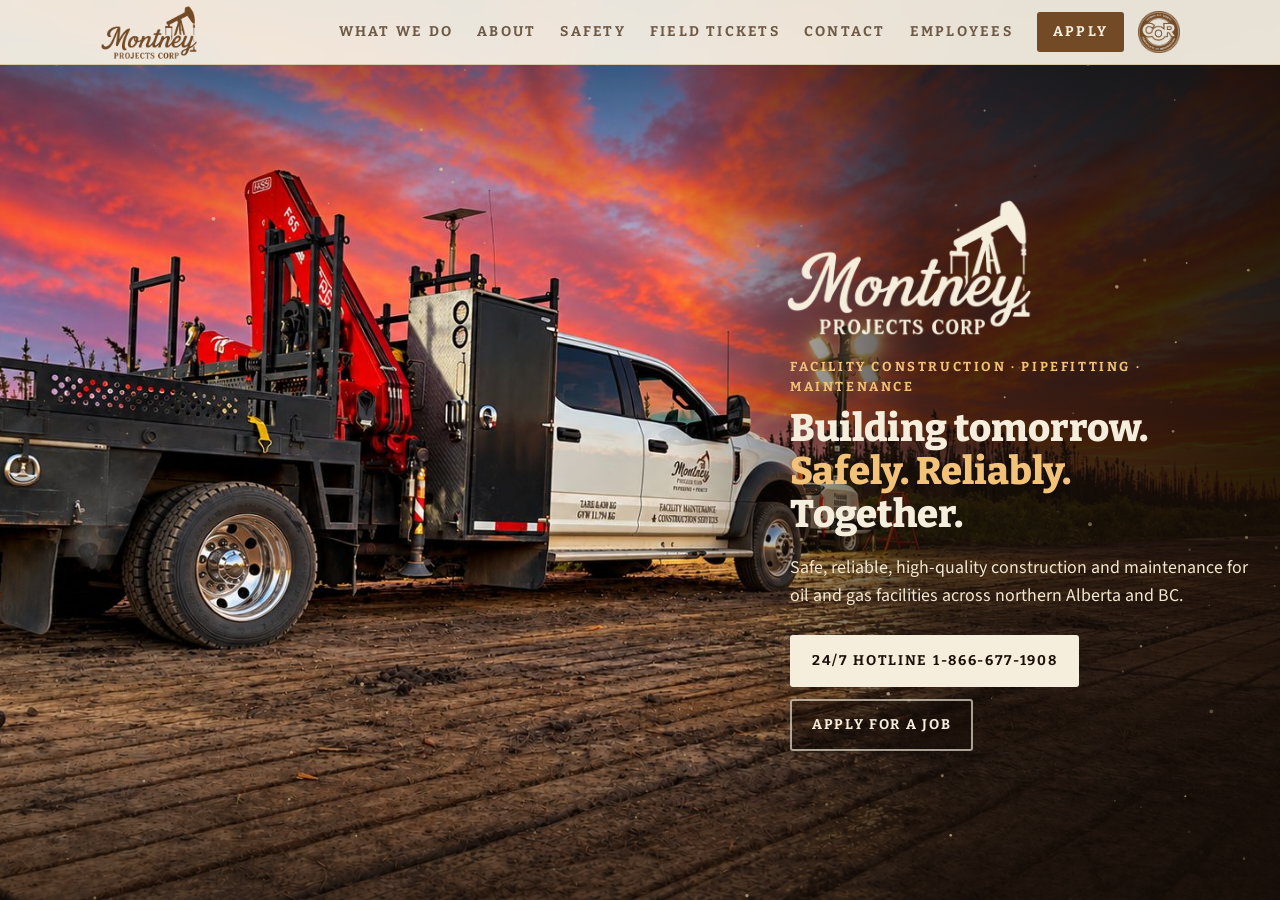
==== commit fa47a5cf: "Rename index (15).html to index.html" ====
--- a/index.html
+++ b/index.html
@@ -35,6 +35,8 @@
   .nav .brand { color:var(--brown); width:98px; flex:none; text-decoration:none; }
   .nav nav { display:flex; gap:24px; align-items:center; }
   .nav nav a { font-family:var(--display); font-weight:700; font-size:14px; letter-spacing:.16em; text-transform:uppercase; text-decoration:none; color:var(--soft); }
+  .nav nav a { white-space:nowrap; }
+  @media (min-width:901px) and (max-width:1120px) { .nav nav { gap:15px; } .nav nav a { font-size:12.5px; letter-spacing:.1em; } .nav nav a.cta { padding:8px 12px; } }
   .nav nav a:hover { color:var(--brown); }
   .nav nav a.cta { color:var(--cream); background:var(--brown); padding:9px 16px; border-radius:3px; }
   .nav nav a[aria-current=page]:not(.cta) { color:var(--brown); box-shadow:0 2px 0 var(--rust); }
@@ -194,6 +196,7 @@
     <a href="#safety">Safety</a>
     <a href="#tickets">Field tickets</a>
     <a href="#contact">Contact</a>
+    <a href="portal.html">Employees</a>
     <a class="cta" href="#careers">Apply</a>
   </nav>
   <div class="cornav" role="img" aria-label="COR certified: Certificate of Recognition, workplace safety"><span class="corseal"></span></div>
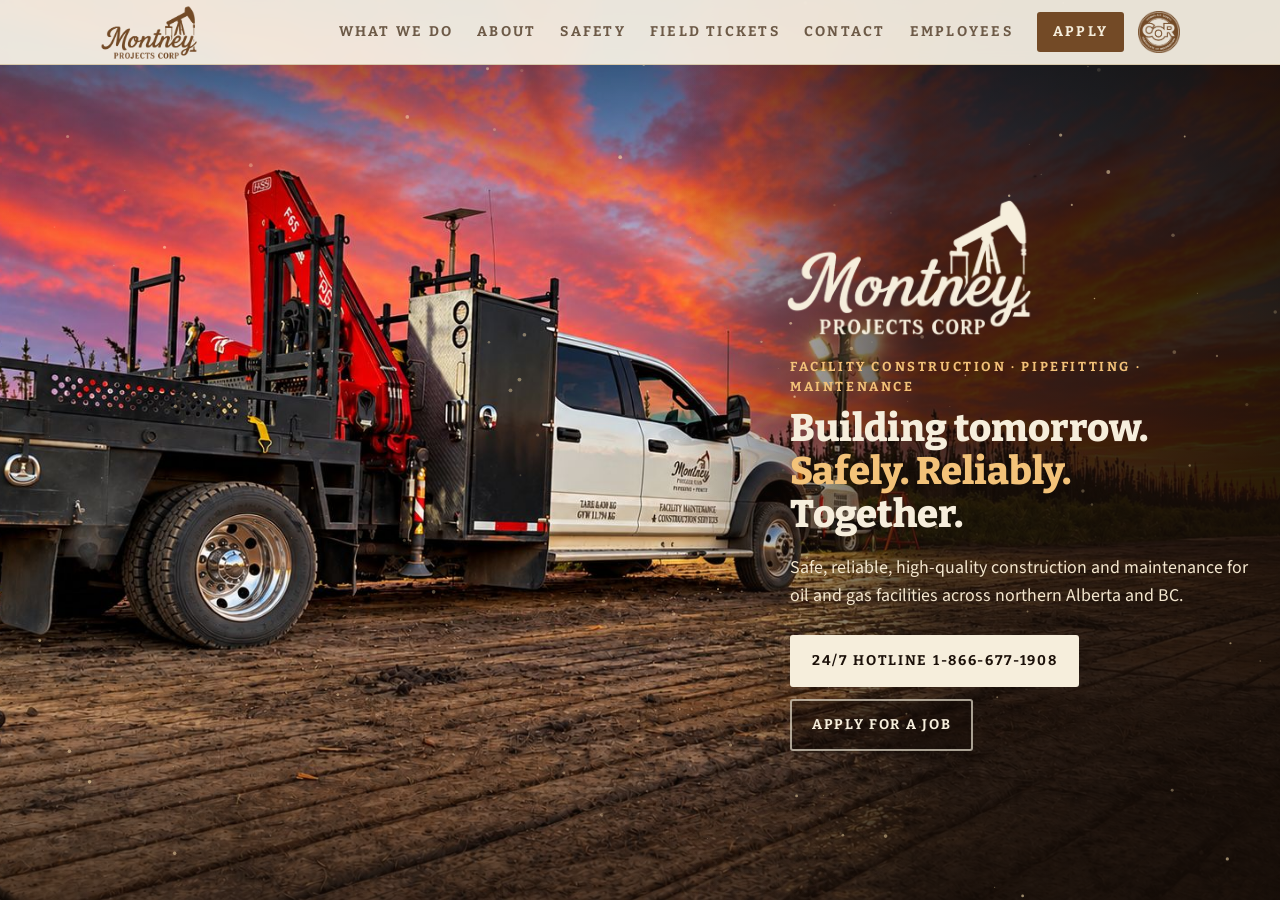
==== commit 603d4cba: "Rename index (16).html to index.html" ====
--- a/index.html
+++ b/index.html
@@ -6,7 +6,7 @@
 <meta name="theme-color" content="#1c110a">
 <title>Montney Projects Corp | Facility Construction, Pipefitting, Maintenance</title>
 <meta name="description" content="Montney Projects Corp: facility construction, pipefitting, maintenance and picker services for oil and gas sites across northern Alberta and BC.">
-<link rel="stylesheet" href="https://fonts.googleapis.com/css2?family=Bitter:wght@600;700;800&family=Source+Sans+3:wght@400;600&display=swap">
+<link rel="stylesheet" href="https://fonts.googleapis.com/css2?family=Archivo:wght@600;700&family=Bitter:wght@600;700;800&family=Source+Sans+3:wght@400;600&display=swap">
 <style>
   /* Layout: full-screen sunset photo of a Montney picker truck with the copy over the open sky, then bands on logo-cream paper: work, mission, equipment (dark), safety, careers, contact. */
   :root {
@@ -176,6 +176,96 @@
   footer .wrap { display:flex; flex-wrap:wrap; align-items:center; justify-content:space-between; gap:20px; }
   footer .logo { width:170px; color:var(--cream); }
 
+  /* Inner pages (every tab except home): sans headings, ruled columns, dark fact strip */
+  :root { --sans:Archivo, "Helvetica Neue", Helvetica, Arial, sans-serif; --mute:#5a4939; --rustd:#9a4f14; }
+  section.band { display:flex; flex-direction:column; }
+  section.band.facts-on { padding-bottom:0; }
+  section.band.facts-on > .wrap:first-child { padding-bottom:clamp(40px, 6vh, 70px); }
+  .phead { display:flex; align-items:flex-end; gap:clamp(24px, 5vw, 72px); margin-bottom:clamp(30px, 4vw, 50px); }
+  .phead > div { flex:1.25; min-width:0; }
+  .phead .intro { flex:1; min-width:0; max-width:none; margin:0 0 6px; font-size:clamp(17px, 1.5vw, 19px); line-height:1.5; color:var(--mute); }
+  .phead.top { align-items:flex-start; }
+  .phead.top > div { flex:.8; }
+  .phead .mission { flex:1.5; min-width:0; max-width:none; margin:0; font-family:var(--body); font-weight:400; font-size:clamp(18px, 1.7vw, 21px); line-height:1.5; color:var(--ink); }
+  @media (max-width:860px) { .phead { flex-direction:column; align-items:stretch; gap:16px; } }
+  .band .kicker { display:flex; align-items:center; gap:12px; font-family:var(--sans); font-weight:600; font-size:13px; letter-spacing:.14em; color:var(--rustd); margin:0 0 18px; }
+  .band .kicker::before { content:""; width:28px; height:2px; background:var(--rust); flex:none; }
+  .band h2 { font-family:var(--sans); font-weight:700; font-size:clamp(30px, 3.6vw, 46px); line-height:1.06; letter-spacing:-.015em; color:var(--ink); margin:0; }
+  .label { font-family:var(--sans); font-weight:600; font-size:13px; letter-spacing:.14em; text-transform:uppercase; color:var(--soft); margin:0 0 14px; }
+  .split.rule { border-top:1px solid var(--ink); padding-top:26px; }
+
+  .grid3 { grid-template-columns:repeat(4, minmax(0, 1fr)); border-top:1px solid var(--ink); counter-reset:svc; }
+  .grid3 article { position:relative; counter-increment:svc; padding:24px 28px 0; border-left:1px solid var(--rule); }
+  .grid3 article:first-child { padding-left:0; border-left:0; }
+  .grid3 article:last-child { padding-right:0; }
+  .grid3 article::before { content:counter(svc, decimal-leading-zero); font-family:var(--sans); font-weight:600; font-size:13px; letter-spacing:.08em; color:var(--rustd); }
+  .grid3 svg { position:absolute; top:22px; right:28px; width:30px; height:30px; stroke:var(--brown); stroke-width:2; }
+  .grid3 article:last-child svg { right:0; }
+  .grid3 h3 { font-family:var(--sans); font-size:22px; line-height:1.2; letter-spacing:-.005em; color:var(--ink); margin:36px 0 8px; }
+  .grid3 p { font-size:16.5px; color:var(--mute); }
+  @media (max-width:1000px) {
+    .grid3 { grid-template-columns:repeat(2, minmax(0, 1fr)); }
+    .grid3 article { padding-bottom:28px; }
+    .grid3 article:nth-child(odd) { padding-left:0; border-left:0; }
+    .grid3 article:nth-child(even) { padding-right:0; }
+    .grid3 article:nth-child(even) svg { right:0; }
+    .grid3 article:nth-child(n+3) { border-top:1px solid var(--rule); }
+  }
+  @media (max-width:560px) {
+    .grid3 { grid-template-columns:1fr; }
+    .grid3 article { padding:22px 0 24px; border-left:0; border-top:1px solid var(--rule); }
+    .grid3 article:first-child { border-top:0; }
+    .grid3 svg { right:0; }
+  }
+
+  .values { border-top:1px solid var(--ink); padding:0; gap:0; grid-template-columns:repeat(5, minmax(0, 1fr)); counter-reset:v; }
+  .values li { counter-increment:v; font-family:var(--sans); font-weight:700; font-size:18px; line-height:1.25; padding:24px 22px 0; border-left:1px solid var(--rule); }
+  .values li:first-child { padding-left:0; border-left:0; }
+  .values li::before { content:counter(v, decimal-leading-zero); display:block; width:auto; height:auto; background:none; margin:0 0 30px; font-size:13px; font-weight:600; letter-spacing:.08em; color:var(--rustd); }
+  @media (max-width:900px) {
+    .values { grid-template-columns:1fr; }
+    .values li { display:flex; align-items:baseline; gap:16px; padding:14px 0; border-left:0; border-top:1px solid var(--rule); }
+    .values li:first-child { border-top:0; }
+    .values li::before { margin:0; }
+  }
+
+  .elements { border-top:0; padding:0; column-gap:32px; font-size:16.5px; line-height:1.3; }
+  .elements li { padding:11px 0 11px 36px; border-top:1px solid var(--rule); font-weight:600; }
+  .elements li::before { content:counter(el, decimal-leading-zero); top:13px; width:auto; text-align:left; font-family:var(--sans); font-weight:600; font-size:13px; letter-spacing:.06em; color:var(--rustd); }
+  .manual { display:flex; align-items:flex-start; gap:18px; padding-top:18px; border-top:1px solid var(--rule); }
+  .manual .corseal { width:58px; flex:none; color:var(--brown); }
+  .manual h3 { font-family:var(--sans); font-weight:700; font-size:22px; line-height:1.2; color:var(--ink); margin:0 0 4px; }
+  .manual p { margin:0; font-size:16.5px; color:var(--mute); }
+  .askbtns { margin:20px 0 30px; }
+  .forms { gap:0; border-bottom:1px solid var(--rule); }
+  .forms a { background:none; border:0; border-top:1px solid var(--rule); padding:13px 0; color:var(--ink); }
+  .forms a[href]:hover { background:none; }
+  .forms a[href]:hover b { color:var(--rust); }
+  .forms b { font-family:var(--sans); font-size:18px; color:var(--ink); line-height:1.25; }
+  .forms small { color:var(--mute); }
+  .forms i { font-size:20px; }
+
+  .band .btn { font-family:var(--sans); font-weight:600; font-size:15px; letter-spacing:0; text-transform:none; padding:12px 18px; border-width:1.5px; border-radius:2px; }
+  form.apply { border-top:2px solid var(--ink); }
+  .band form > label, .band .two > label, .tix legend { font-family:var(--sans); font-weight:600; letter-spacing:.1em; color:var(--mute); }
+  .ask { border-top:2px solid var(--ink); }
+  .ask h3 { font-family:var(--sans); color:var(--ink); }
+  .sent b { font-family:var(--sans); }
+  .checks { font-size:16.5px; }
+
+  .contact { margin-top:0; }
+  .contact h3 { font-family:var(--sans); font-weight:600; letter-spacing:.14em; }
+  .contact a, .contact a.mail { font-family:var(--sans); font-size:20px; letter-spacing:-.005em; color:var(--ink); }
+  .contact .big a { font-size:28px; }
+
+  .facts { margin-top:auto; background:var(--espresso); color:#e6d6ba; border-bottom:1px solid #3d2a1b; font-size:15.5px; }
+  .facts .wrap { display:grid; grid-template-columns:repeat(3, minmax(0, 1fr)); gap:12px 24px; padding-block:26px; }
+  .facts .wrap > span { display:flex; align-items:baseline; gap:14px; }
+  .band form .btn { justify-content:center; }
+  .facts b { font-family:var(--sans); font-weight:700; font-size:28px; line-height:1; color:#f3c279; white-space:nowrap; }
+  .facts a { text-decoration:none; white-space:nowrap; }
+  @media (max-width:760px) { .facts .wrap { grid-template-columns:1fr; } }
+
   .reveal { opacity:0; transform:translateY(26px); transition:opacity .8s ease, transform .8s cubic-bezier(.2,.8,.2,1); }
   .reveal.in { opacity:1; transform:none; }
   @media (prefers-reduced-motion: reduce) {
@@ -223,10 +313,11 @@
   </div></div></div>
 </div>
 
-<section class="band view" id="work" hidden><div class="wrap">
-  <p class="kicker reveal">What we do</p>
-  <h2 class="reveal">Facility construction, pipefitting and maintenance</h2>
-  <p class="intro reveal">We deploy experienced crews and well-equipped units to deliver safe, efficient, high-quality results on every project.</p>
+<section class="band view facts-on" id="work" hidden><div class="wrap">
+  <div class="phead reveal">
+    <div><p class="kicker">What we do</p><h2>Facility construction, pipefitting and maintenance</h2></div>
+    <p class="intro">We deploy experienced crews and well-equipped units to deliver safe, efficient, high-quality results on every project.</p>
+  </div>
   <div class="grid3 reveal">
     <article>
       <svg viewBox="0 0 48 48"><path d="M6 40h36M10 40V22l14-10 14 10v18M20 40V28h8v12M24 12V6M30 9h-6"/></svg>
@@ -249,21 +340,31 @@
       <p>Full size knuckle pickers to handle heavy lifts and complex installations.</p>
     </article>
   </div>
-</div></section>
+</div>
+<div class="facts"><div class="wrap">
+  <span><b>9</b>dedicated fitting crews</span>
+  <span><b>COR</b>certified safety program</span>
+  <span><b>24/7</b><span>dispatch, <a href="tel:+18666771908">1-866-677-1908</a></span></span>
+</div></div>
+</section>
 
 <section class="band view" id="about" hidden><div class="wrap">
-  <p class="kicker reveal">About us</p>
-  <h2 class="reveal">Our mission</h2>
-  <p class="mission reveal">To deliver safe, reliable, and high-quality construction and maintenance solutions that exceed client expectations. We are committed to building lasting partnerships through integrity, efficiency, and a relentless focus on safety, every job, every time.</p>
+  <div class="phead top reveal">
+    <div><p class="kicker">About us</p><h2>Our mission</h2></div>
+    <p class="mission">To deliver safe, reliable, and high-quality construction and maintenance solutions that exceed client expectations. We are committed to building lasting partnerships through integrity, efficiency, and a relentless focus on safety, every job, every time.</p>
+  </div>
   <ul class="values reveal"><li>Safety first</li><li>Quality workmanship</li><li>Integrity and reliability</li><li>Teamwork</li><li>Continuous improvement</li></ul>
 </div></section>
 
-<section class="band view" id="safety" hidden><div class="wrap split">
-  <div>
-    <p class="kicker reveal">Safety</p>
-    <h2 class="reveal">Our health and safety program</h2>
-    <p class="intro reveal">Every job runs under our Health and Safety Manual. It covers 13 program elements, with more than 50 safe work practices and 27 safe job procedures written for the work we do.</p>
-    <ol class="elements reveal">
+<section class="band view facts-on" id="safety" hidden><div class="wrap">
+  <div class="phead reveal">
+    <div><p class="kicker">Safety</p><h2>Our health and safety program</h2></div>
+    <p class="intro">Every job runs under our Health and Safety Manual, with safe work practices and safe job procedures written for the work we do.</p>
+  </div>
+  <div class="split rule">
+  <div class="reveal">
+    <h3 class="label">Program elements</h3>
+    <ol class="elements">
       <li>Leadership and commitment</li>
       <li>Hazard assessment and control</li>
       <li>Safe work practices</li>
@@ -280,25 +381,34 @@
     </ol>
   </div>
   <div class="reveal">
-    <p class="cor"><span class="corseal"></span>COR certified</p>
-    <div class="ask">
-      <h3>Health and Safety Manual</h3>
-      <p>See the cover and full table of contents. We send the complete manual to clients on request.</p>
-      <div class="askbtns">
-        <a class="btn" href="Montney-Safety-Manual-Contents.pdf" target="_blank" rel="noopener">View manual contents (PDF)</a>
-        <a class="btn ghost" href="#contact">Request the full manual</a>
-      </div>
+    <h3 class="label">Health and Safety Manual</h3>
+    <div class="manual">
+      <span class="corseal" role="img" aria-label="COR seal"></span>
+      <div><h3>COR certified</h3><p>See the cover and full table of contents. We send the complete manual to clients on request.</p></div>
     </div>
-    <h3 class="crewh">Crew forms</h3>
+    <div class="askbtns">
+      <a class="btn" href="Montney-Safety-Manual-Contents.pdf" target="_blank" rel="noopener">View manual contents (PDF)</a>
+      <a class="btn ghost" href="#contact">Request the full manual</a>
+    </div>
+    <h3 class="label">Crew forms</h3>
     <div class="forms" id="safetyLinks"></div>
   </div>
-</div></section>
-
-<section class="band view" id="careers" hidden><div class="wrap split">
+  </div>
+</div>
+<div class="facts"><div class="wrap">
+  <span><b>13</b>program elements</span>
+  <span><b>50+</b>safe work practices</span>
+  <span><b>27</b>safe job procedures</span>
+</div></div>
+</section>
+
+<section class="band view" id="careers" hidden><div class="wrap">
+  <div class="phead reveal">
+    <div><p class="kicker">Careers</p><h2>Work with Montney</h2></div>
+    <p class="intro">We hire pipefitters and helpers. Send your details and your resume, and tell us which tickets you hold.</p>
+  </div>
+  <div class="split rule">
   <div>
-    <p class="kicker reveal">Careers</p>
-    <h2 class="reveal">Work with Montney</h2>
-    <p class="intro reveal">We hire pipefitters and helpers. Send your details and your resume, and tell us which tickets you hold.</p>
     <ul class="checks reveal">
       <li>Resume in PDF, Word or a clear photo</li>
       <li>Check off H2S, First Aid, CSO and driver's licence if you have them</li>
@@ -331,18 +441,15 @@
       <p class="note">Your details go only to Montney Projects Corp.</p>
     </form>
   </div>
+  </div>
 </div></section>
 
-<section class="band view" id="tickets" hidden><div class="wrap split">
-  <div>
-    <h2 class="reveal">Field tickets</h2>
-    <p class="intro reveal tkInfo" hidden>Fill this out at the end of every day. It is your time sheet for payroll, and it is what we invoice the client from.</p>
-    <ul class="checks reveal tkInfo" hidden>
-      <li>One ticket per job, per day</li>
-      <li>Put in the fitter and the helper, or "No helper"</li>
-      <li>Say what was done in the work scope</li>
-    </ul>
-  </div>
+<section class="band view" id="tickets" hidden><div class="wrap">
+  <div class="phead reveal">
+    <div><h2>Field tickets</h2></div>
+    <p class="intro tkInfo" hidden>Fill this out at the end of every day. It is your time sheet for payroll, and it is what we invoice the client from.</p>
+  </div>
+  <div class="split rule">
   <div class="reveal">
     <div class="ask" id="tkOff" hidden><h3>Not switched on yet</h3><p style="margin:0">Field tickets on the website are being set up. Use the sheet for now.</p></div>
     <form class="apply" id="tkGate" hidden>
@@ -381,12 +488,23 @@
     </form>
     <div class="sent" id="tkDone" hidden><b>Ticket saved</b><span id="tkDoneMsg">It's on the sheet.</span><div style="margin-top:16px"><button class="btn" type="button" id="tkAgain">Add another ticket</button></div></div>
   </div>
+  <div>
+    <ul class="checks reveal tkInfo" hidden>
+      <li>One ticket per job, per day</li>
+      <li>Put in the fitter and the helper, or "No helper"</li>
+      <li>Say what was done in the work scope</li>
+    </ul>
+  </div>
+  </div>
 </div></section>
 
-<section class="band view" id="contact" hidden><div class="wrap split">
+<section class="band view" id="contact" hidden><div class="wrap">
+  <div class="phead reveal">
+    <div><h2>Contact</h2></div>
+    <p class="intro">For dispatch, safety, or general inquiries.</p>
+  </div>
+  <div class="split rule">
   <div>
-    <h2 class="reveal">Contact</h2>
-    <p class="intro reveal" style="margin-bottom:0">For dispatch, safety, or general inquiries.</p>
     <div class="contact reveal">
       <div class="big"><h3>24/7 hotline</h3><a href="tel:+18666771908">1-866-677-1908</a><small>Dispatch, any hour</small></div>
       <div class="big"><h3>Office</h3><a href="tel:+17808977356">780-897-7356</a><small>Grande Prairie division</small></div>
@@ -410,6 +528,7 @@
       <label>Message<textarea name="Message" id="c-msg" rows="5" required></textarea></label>
       <button class="btn" type="submit">Send message</button>
     </form>
+  </div>
   </div>
 </div></section>
 </main>
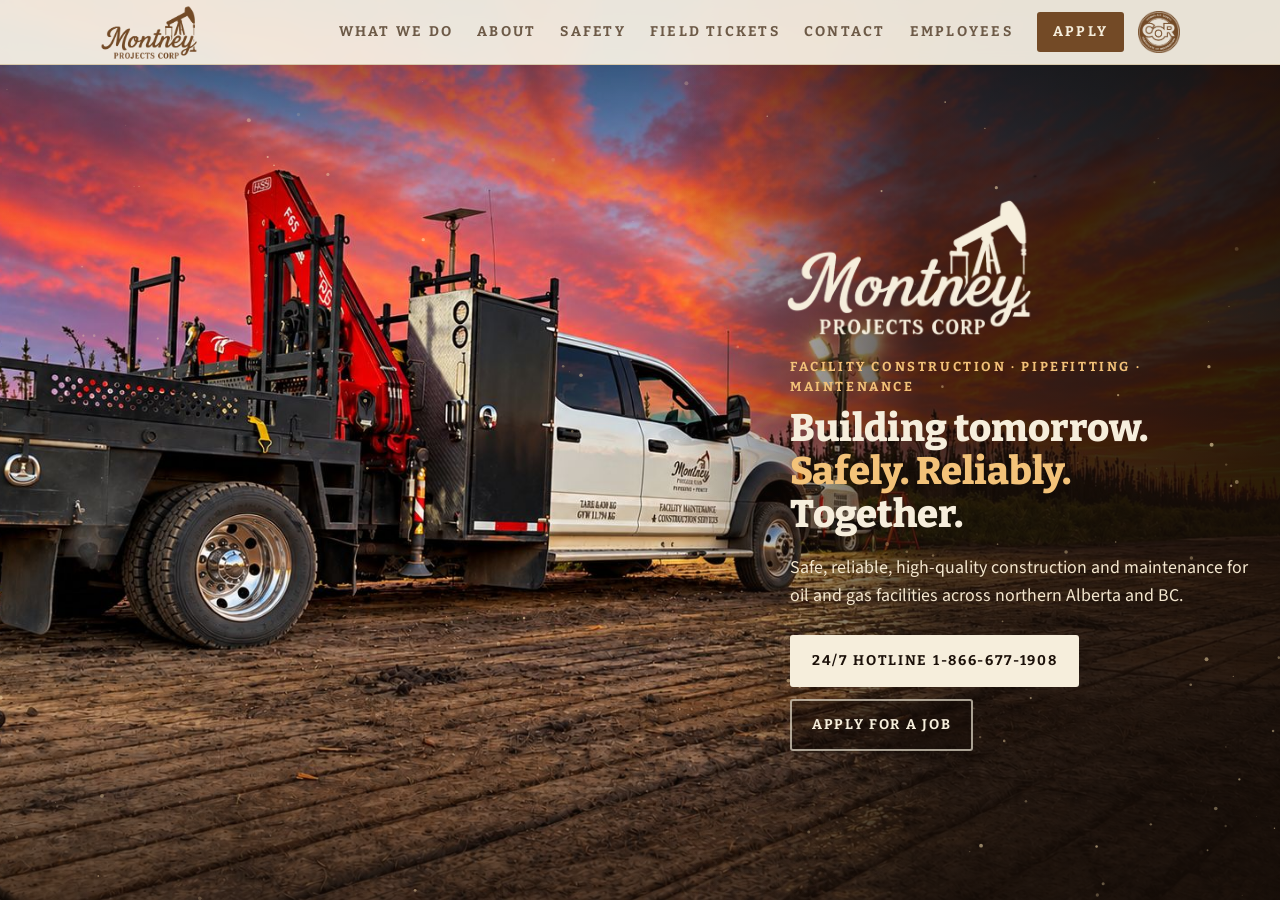
==== commit d87d4117: "Rename index (21).html to index.html" ====
--- a/index.html
+++ b/index.html
@@ -6,6 +6,7 @@
 <meta name="theme-color" content="#1c110a">
 <title>Montney Projects Corp | Facility Construction, Pipefitting, Maintenance</title>
 <meta name="description" content="Montney Projects Corp: facility construction, pipefitting, maintenance and picker services for oil and gas sites across northern Alberta and BC.">
+<meta name="google-site-verification" content="RmJS6tQ4VsO0aatvdvYZTBHN6NFnThQkVIkI1PTJHH0" />
 <link rel="stylesheet" href="https://fonts.googleapis.com/css2?family=Archivo:wght@600;700&family=Bitter:wght@600;700;800&family=Source+Sans+3:wght@400;600&display=swap">
 <style>
   /* Layout: full-screen sunset photo of a Montney picker truck with the copy over the open sky, then bands on logo-cream paper: work, mission, equipment (dark), safety, careers, contact. */
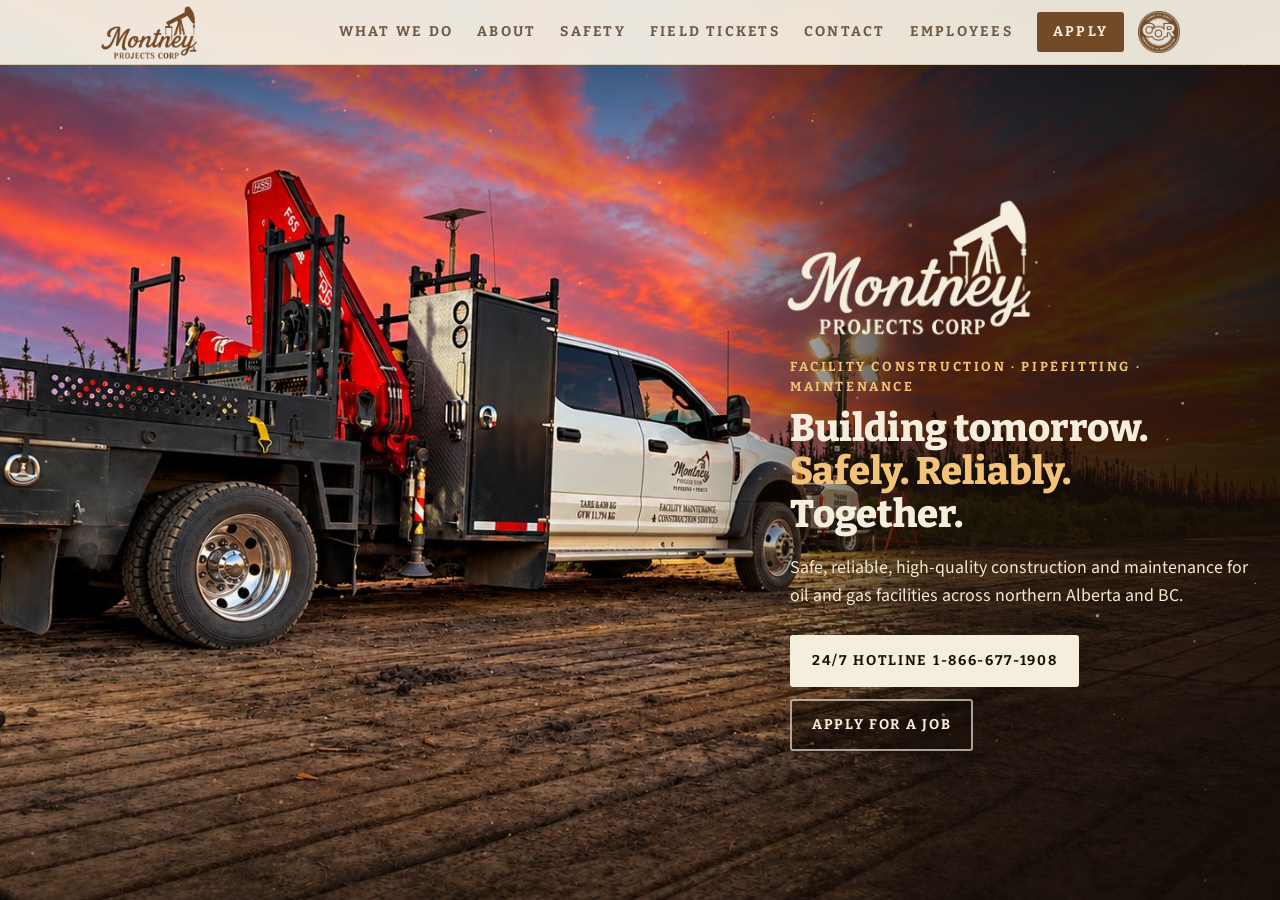
==== commit 7bf6646e: "Rename index (22).html to index.html" ====
--- a/index.html
+++ b/index.html
@@ -548,6 +548,25 @@
 ];
 // ----------------------------------------------
 document.getElementById("yr").textContent = new Date().getFullYear();
+// Fitter/Helper name list: everyone with an employee portal login is added automatically
+(function () {
+  var URL = "https://nwcbvchcdsbwwnnbtyht.supabase.co", KEY = "sb_publishable_JtICuOehqdwzQOm8v0i-SA_qf21Bh0e";
+  fetch(URL + "/rest/v1/rpc/crew_names", { method: "POST", headers: { apikey: KEY, "Content-Type": "application/json" }, body: "{}" })
+    .then(function (r) { return r.ok ? r.json() : []; })
+    .then(function (names) {
+      if (!Array.isArray(names)) return;
+      ["crewNames", "helperNames"].forEach(function (id) {
+        var dl = document.getElementById(id); if (!dl) return;
+        var have = {};
+        Array.prototype.forEach.call(dl.options, function (o) { have[o.value.toLowerCase()] = 1; });
+        names.forEach(function (n) {
+          n = String(n || "").trim(); if (!n || have[n.toLowerCase()]) return;
+          var o = document.createElement("option"); o.value = n; dl.appendChild(o); have[n.toLowerCase()] = 1;
+        });
+      });
+    })
+    .catch(function () {});
+})();
 (function () {
   var box = document.getElementById("safetyLinks");
   SAFETY_LINKS.forEach(function (l) {
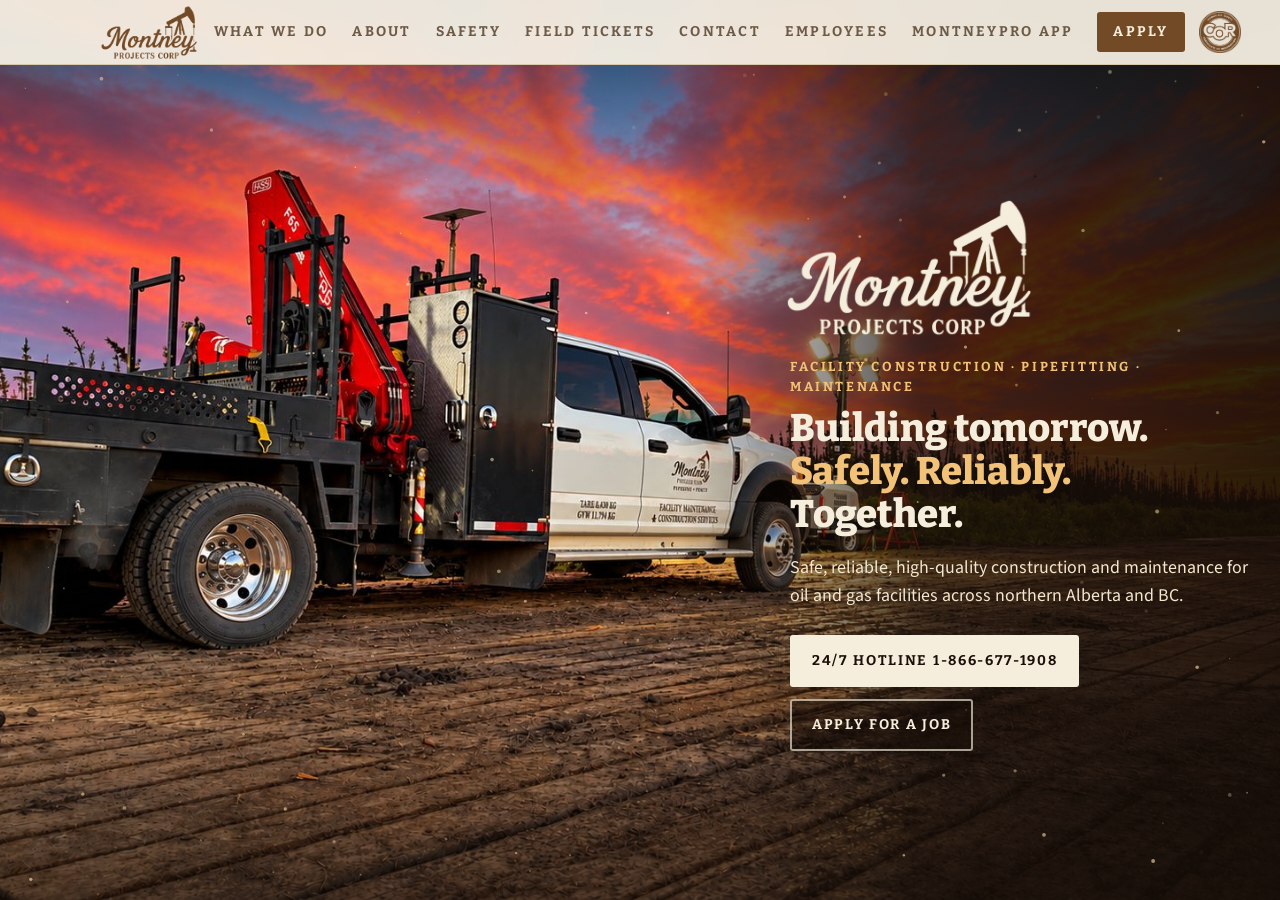
==== commit 9f9cf347: "Add MontneyPro App link to the site menu Co-Authored-By: Claude Opus 5.5 <noreply@anthropic.com> Cla" ====
--- a/index.html
+++ b/index.html
@@ -288,6 +288,7 @@
     <a href="#tickets">Field tickets</a>
     <a href="#contact">Contact</a>
     <a href="portal.html">Employees</a>
+    <a href="app/get.html">MontneyPro App</a>
     <a class="cta" href="#careers">Apply</a>
   </nav>
   <div class="cornav" role="img" aria-label="COR certified: Certificate of Recognition, workplace safety"><span class="corseal"></span></div>
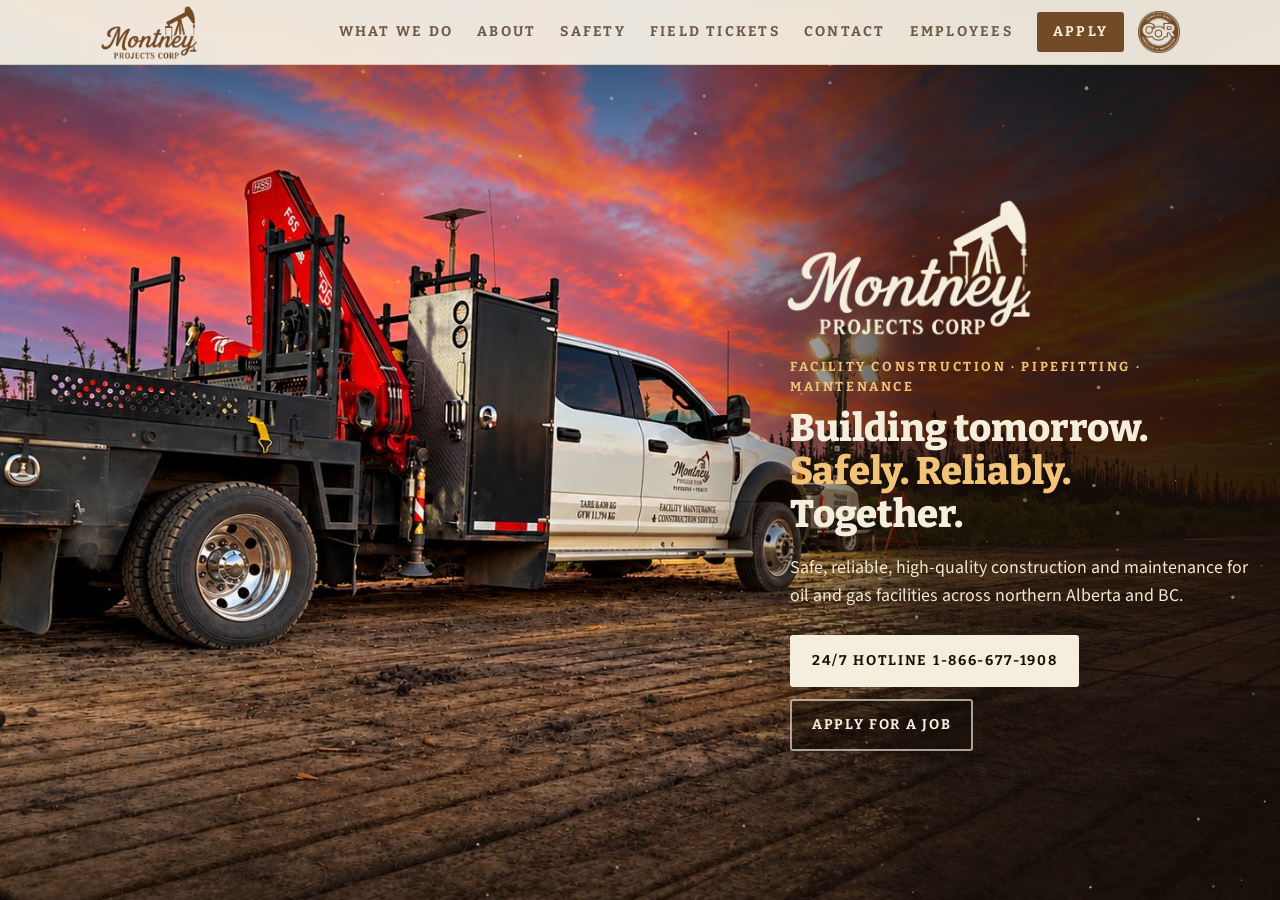
==== commit 87402020: "Revert "Add MontneyPro App link to the site menu" This reverts commit 9f9cf347033f48b4f5e32ac845cac3" ====
--- a/index.html
+++ b/index.html
@@ -288,7 +288,6 @@
     <a href="#tickets">Field tickets</a>
     <a href="#contact">Contact</a>
     <a href="portal.html">Employees</a>
-    <a href="app/get.html">MontneyPro App</a>
     <a class="cta" href="#careers">Apply</a>
   </nav>
   <div class="cornav" role="img" aria-label="COR certified: Certificate of Recognition, workplace safety"><span class="corseal"></span></div>
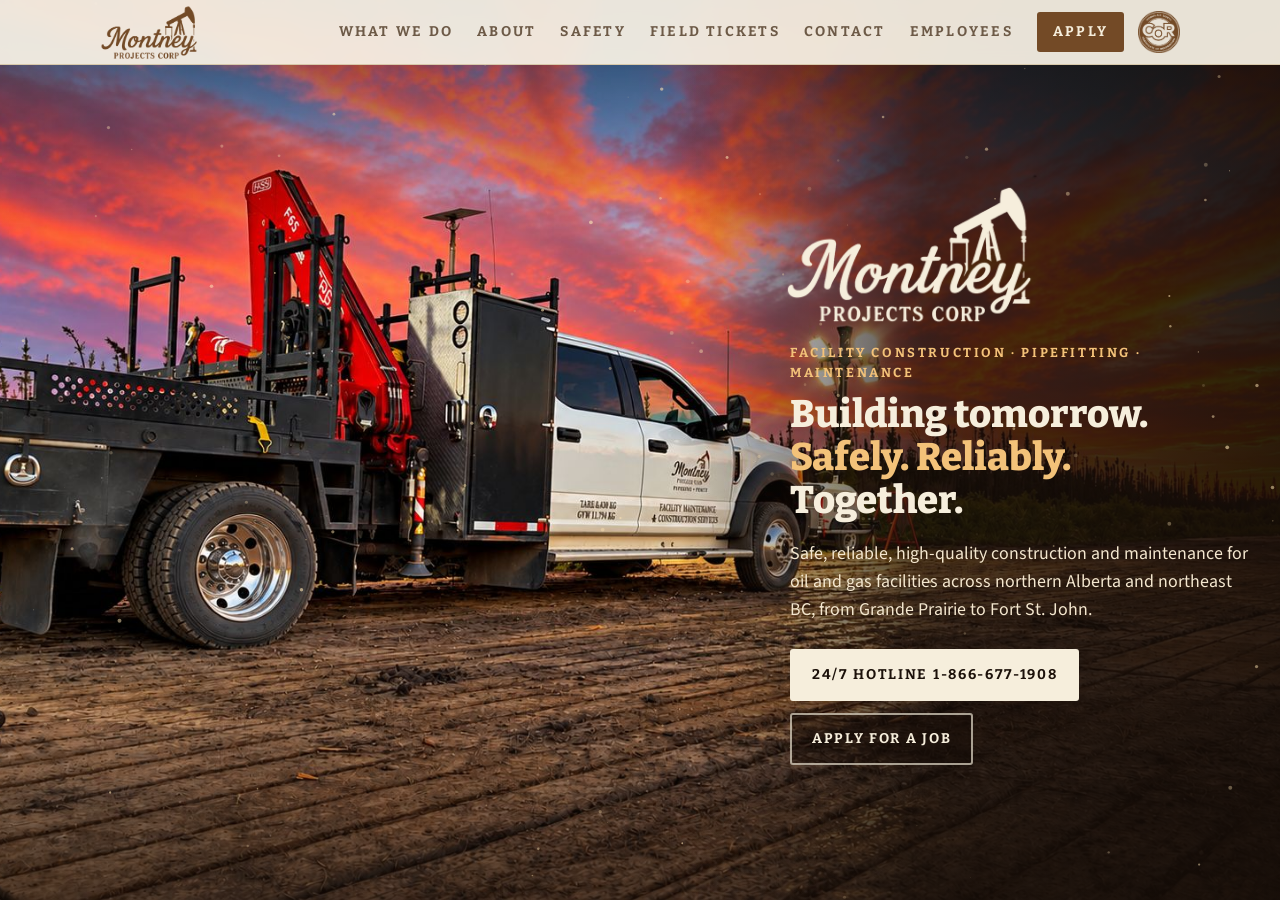
==== commit 4167e7ba: "Website: images out of the page (612 KB -> 50 KB), Google business details, sharing tags, robots.txt" ====
--- a/index.html
+++ b/index.html
@@ -4,8 +4,51 @@
 <meta charset="utf-8">
 <meta name="viewport" content="width=device-width, initial-scale=1">
 <meta name="theme-color" content="#1c110a">
-<title>Montney Projects Corp | Facility Construction, Pipefitting, Maintenance</title>
-<meta name="description" content="Montney Projects Corp: facility construction, pipefitting, maintenance and picker services for oil and gas sites across northern Alberta and BC.">
+<title>Montney Projects Corp | Oilfield Pipefitting &amp; Facility Construction, Grande Prairie</title>
+<meta name="description" content="Montney Projects Corp: oil and gas facility construction, pipefitting crews, maintenance and knuckle picker services. Based in Clairmont near Grande Prairie, working across northern Alberta and northeast BC. 24/7 dispatch 1-866-677-1908.">
+<link rel="canonical" href="https://montneyprojects.com/">
+<link rel="icon" type="image/png" href="/app/favicon.png">
+<link rel="apple-touch-icon" href="/app/apple-touch-icon.png">
+<link rel="preload" as="image" href="/assets/hero.jpg" fetchpriority="high">
+<meta property="og:type" content="website">
+<meta property="og:site_name" content="Montney Projects Corp">
+<meta property="og:title" content="Montney Projects Corp | Oilfield Pipefitting &amp; Facility Construction">
+<meta property="og:description" content="Facility construction, pipefitting crews, maintenance and picker services for oil and gas sites across northern Alberta and northeast BC.">
+<meta property="og:url" content="https://montneyprojects.com/">
+<meta property="og:image" content="https://montneyprojects.com/assets/hero.jpg">
+<meta name="twitter:card" content="summary_large_image">
+<script type="application/ld+json">
+{
+  "@context": "https://schema.org",
+  "@type": "GeneralContractor",
+  "name": "Montney Projects Corp",
+  "url": "https://montneyprojects.com/",
+  "logo": "https://montneyprojects.com/assets/logo.png",
+  "image": "https://montneyprojects.com/assets/hero.jpg",
+  "description": "Oil and gas facility construction, pipefitting, maintenance and knuckle picker services across northern Alberta and northeast British Columbia.",
+  "telephone": "+1-780-897-7356",
+  "email": "general@montneyprojects.com",
+  "address": {
+    "@type": "PostalAddress",
+    "streetAddress": "101-10601 82 Ave",
+    "addressLocality": "Clairmont",
+    "addressRegion": "AB",
+    "postalCode": "T8X 5G9",
+    "addressCountry": "CA"
+  },
+  "areaServed": [
+    {"@type": "AdministrativeArea", "name": "Northern Alberta"},
+    {"@type": "AdministrativeArea", "name": "Northeast British Columbia"},
+    {"@type": "City", "name": "Grande Prairie"},
+    {"@type": "City", "name": "Fort St. John"}
+  ],
+  "contactPoint": [
+    {"@type": "ContactPoint", "telephone": "+1-866-677-1908", "contactType": "dispatch", "availableLanguage": "English", "hoursAvailable": {"@type": "OpeningHoursSpecification", "dayOfWeek": ["Monday","Tuesday","Wednesday","Thursday","Friday","Saturday","Sunday"], "opens": "00:00", "closes": "23:59"}},
+    {"@type": "ContactPoint", "telephone": "+1-780-897-7356", "contactType": "customer service"}
+  ],
+  "knowsAbout": ["Pipefitting", "Oil and gas facility construction", "Facility maintenance", "Knuckle picker services", "COR certified safety program"]
+}
+</script>
 <meta name="google-site-verification" content="RmJS6tQ4VsO0aatvdvYZTBHN6NFnThQkVIkI1PTJHH0" />
 <link rel="stylesheet" href="https://fonts.googleapis.com/css2?family=Archivo:wght@600;700&family=Bitter:wght@600;700;800&family=Source+Sans+3:wght@400;600&display=swap">
 <style>
@@ -15,9 +58,9 @@
     --brown:#734a26; --espresso:#1c110a; --ink:#2b1c10; --soft:#6d5a47; --rust:#b4601c; --cream:#f6eedc; --ok:#2f7a4a;
     --display:Bitter, Rockwell, "Roboto Slab", Georgia, serif;
     --body:"Source Sans 3", -apple-system, "Segoe UI", Roboto, Helvetica, Arial, sans-serif;
-    --photo:url("[data-uri]